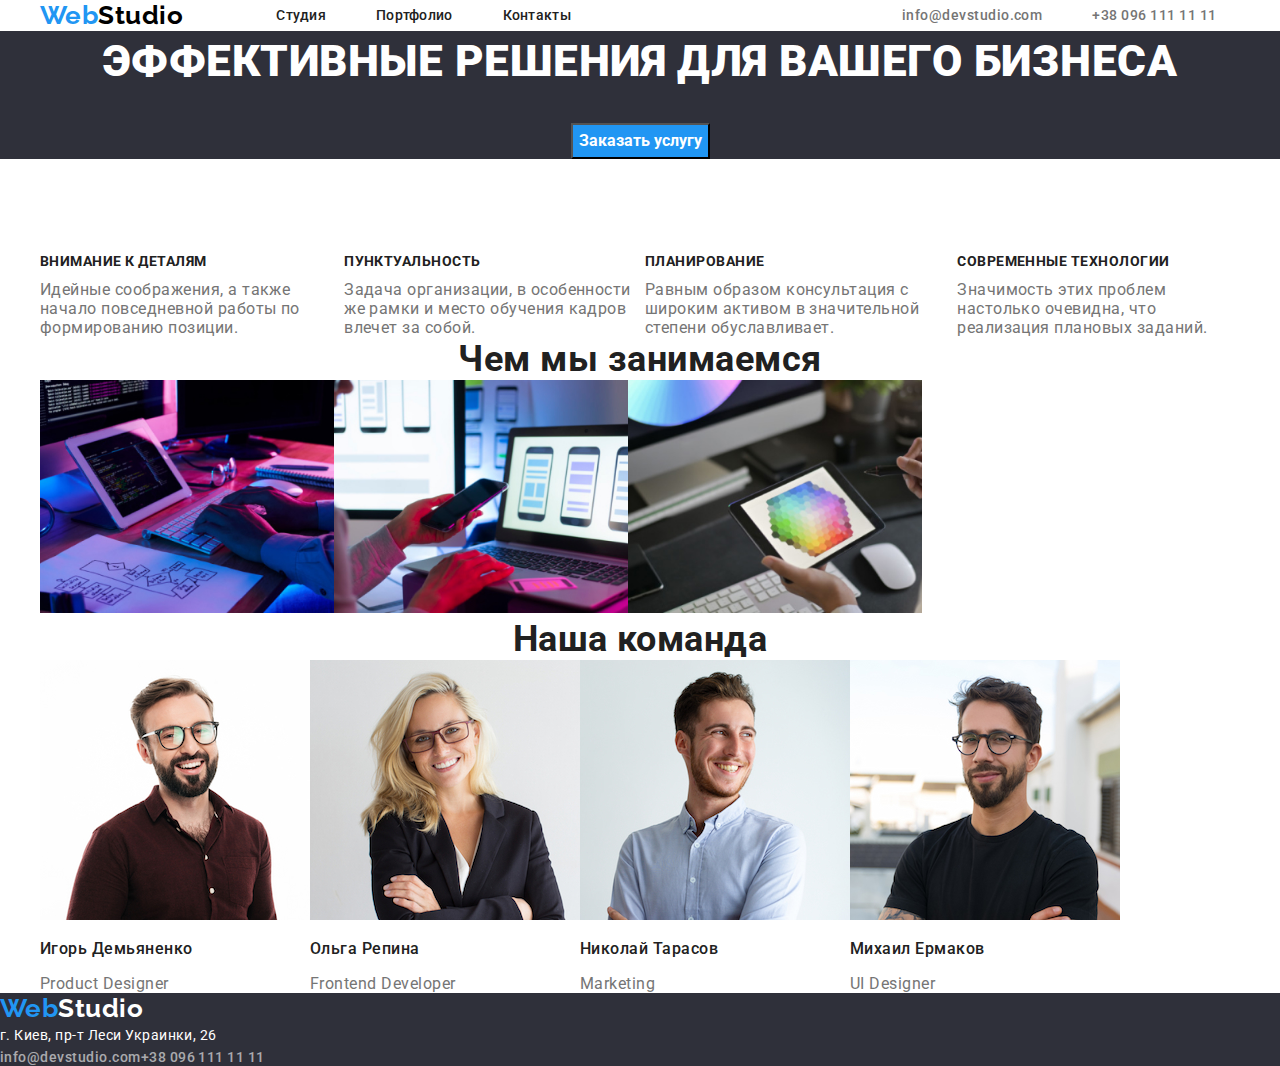
==== index.html @ c108c4f0 "Стилизирует Header" ====
<!DOCTYPE html>
<html lang="ru">

<head>
    <meta charset="UTF-8">
    <meta http-equiv="X-UA-Compatible" content="IE=edge">
    <meta name="viewport" content="width=device-width, initial-scale=1.0">
    <title lang="en">WebStudio</title>
    <link rel="stylesheet" href="https://cdn.jsdelivr.net/npm/modern-normalize@1.1.0/modern-normalize.min.css">
    <link rel="preconnect" href="https://fonts.googleapis.com">
    <link rel="preconnect" href="https://fonts.gstatic.com" crossorigin>
    <link
        href="https://fonts.googleapis.com/css2?family=Raleway:wght@700&family=Roboto:wght@400;500;700;900&display=swap"
        rel="stylesheet">
    <link rel="stylesheet" href="./css/style.css">
</head>

<body>
    <!-- Header section with logo -->
    <header class="header-section">
        <div class="container-box">
            <a lang="en" href="/" class="logo"><span class="web-logo">Web</span><span class="studio-logo">Studio</span></a>
        </div>
        <div class="container-box second">
            <nav>
                <ul class="site-nav">
                    <li class="lists"><a href="" class="list">Студия</a></li>
                    <li class="lists"><a href="./portfolio.html" class="list">Портфолио</a></li>
                    <li class="lists"><a href="/" class="list">Контакты</a></li>
                </ul>
            </nav>
        </div>
        <div class="container-box third">
            <ul class="contacts-box">
                <li class="lists"><a href="mailto:info@devstudio.com" class="list">info@devstudio.com</a></li>
                <li class="lists"><a href="tel:+380961111111" class="list">+38 096 111 11 11</a></li>
            </ul>
        </div>
    </header>
    
    
    </div>
    <!-- Main section -->
    <main>
        <!-- Hero section -->
        <section class="hero-section">
            <h1 class="hero-title">Эффективные решения для вашего бизнеса</h1>
            <button type="button" class="hero-button">Заказать услугу</button>
        </section>
        <!-- Thesis section -->
        <section class="section">
            <h2 style="display: none;">Краткие тезисы</h2>
            <ul class="thesis-section">
                <li>
                    <h3 class="secondary">Внимание к деталям</h3>
                    <p class="section-text">Идейные соображения, а также начало повседневной работы по формированию
                        позиции.</p>
                </li>
                <li>
                    <h3 class="secondary">Пунктуальность</h3>
                    <p class="section-text">Задача организации, в особенности же рамки и место обучения кадров влечет за
                        собой.</p>
                </li>
                <li>
                    <h3 class="secondary">Планирование</h3>
                    <p class="section-text">Равным образом консультация с широким активом в значительной степени
                        обуславливает.</p>
                </li>
                <li>
                    <h3 class="secondary">Современные технологии</h3>
                    <p class="section-text">Значимость этих проблем настолько очевидна, что реализация плановых заданий.
                    </p>
                </li>
            </ul>
        </section>
        <!-- We do section -->
        <section class="section">
            <h2 class="section-title">Чем мы занимаемся</h2>
            <ul class="work-section">
                <li><img src="images/box1.jpg" alt="Набор кода" width="294"> </li>
                <li><img src="images/box2.jpg" alt="Смартфон" width="294"> </li>
                <li><img src="images/box3.jpg" alt="Планшет" width="294"> </li>
            </ul>
        </section>
        <!-- Our team section -->
        <section class="section">
            <h2 class="section-title">Наша команда</h2>
            <ul class="team-section">
                <li>
                    <img src="images/img.jpg" alt="Игорь Демьяненко" width="270">
                    <h3 class="developer">Игорь Демьяненко</h3>
                    <p lang="en" class="section-text">Product Designer</p>
                </li>
                <li>
                    <img src="images/img4.jpg" alt="Ольга Репина" width="270">
                    <h3 class="developer">Ольга Репина</h3>
                    <p lang="en" class="section-text">Frontend Developer</p>
                </li>
                <li>
                    <img src="images/img2.jpg" alt="Николай Тарасов" width="270">
                    <h3 class="developer">Николай Тарасов</h3>
                    <p lang="en" class="section-text">Marketing</p>
                </li>
                <li>
                    <img src="images/img3.jpg" alt="Михаил Ермаков" width="270">
                    <h3 class="developer">Михаил Ермаков</h3>
                    <p lang="en" class="section-text">UI Designer</p>
                </li>
            </ul>
        </section>
    </main>
    <!-- Footer section -->
    <footer>
        <div class="container-box">
            <a lang="en" href="/" class="logo"><span class="web-logo">Web</span><span
                    class="studio-footerlogo">Studio</span></a>
        </div>
        <div class="container-box">
            <address>г. Киев, пр-т Леси Украинки, 26</address>
        </div>
        <div class="container-box">
            <ul class="contacts-box">
                <li><a href="mailto:info@devstudio.com" class="footer-list">info@devstudio.com</a></li>
                <li><a href="tel:+380961111111" class="footer-list">+38 096 111 11 11</a></li>
            </ul>
        </div>
    </footer>

</body>

</html>
---- css/style.css ----
html {
  box-sizing: border-box;
}
*::before,
*::after {
  box-sizing: inherit;
}

body {
  font-family: roboto, sans-serif;
  color: #757575;
  letter-spacing: 0.03em;
}
:root {
  --hero-text-color: #ffffff;
  --primary-text-color: #212121;
  --secondary-text-color: #757575;
  --footer-bgc: #2f303a;
  --footer-text-color: #ffffff;
  --accent-color: #2196f3;
  --button-color: #212121;
  --button-bgc-color: #f5f4fa;
  --accent-button: #ffffff;
  --accent-bgc-button: #2196f3;
  --web-logo-color: #2196f3;
  --studio-logo-color: #000000;
  --nav-color: #212121;
}

ul {
  list-style: none;
  margin: 0;
  padding: 0;
}
p {
  margin: 0;
}
/* Header style */
.header-section {
  display: flex;
  width: 1230px;
  margin-left: auto;
  margin-right: auto;
  padding-left: 15px;
  padding-right: 15px;
  align-items: center;
}
.second {
  margin-left: 93px;
}
.third {
  margin-left: 331px;
}
/* Logo style */
.logo {
  text-decoration: none;
}
.web-logo {
  color: var(--web-logo-color);
  font-family: raleway, sans-serif;
  font-weight: 700;
  font-size: 26px;
  line-height: 1.2;
}
.studio-logo {
  color: var(--studio-logo-color);
  font-family: raleway, sans-serif;
  font-weight: 700;
  font-size: 26px;
  line-height: 1.2;
}

/* Nav style */
.site-nav {
  display: flex;
}

.site-nav .list {
  color: var(--nav-color);
  font-weight: 500;
  font-size: 14px;
  line-height: 1.1;
  text-decoration: none;
  letter-spacing: 0.02em;
}
.site-nav .list:hover,
.site-nav .list:focus {
  color: var(--accent-color);
}
/* Contacts style  */
.contacts-box {
  display: flex;
}
.contacts-box .lists:not(:last-child),
.site-nav .lists:not(:last-child) {
  margin-right: 50px;
}
.contacts-box .list {
  color: var(--secondary-text-color);
  font-weight: 500;
  font-size: 14px;
  line-height: 1.1;
  text-decoration: none;
}
.contacts-box .list:hover,
.contacts-box .list:focus {
  color: var(--accent-color);
}
/* section style */
.hero-section {
  background-color: var(--footer-bgc);
  text-align: center;
  padding-left: 15px;
  padding-right: 15px;
  margin-bottom: 94px;
}
.section {
  width: 1230px;
  margin-left: auto;
  margin-right: auto;
  padding-left: 15px;
  padding-right: 15px;
}
.team-section {
  display: flex;
}
.thesis-section {
  display: flex;
}
.work-section {
  display: flex;
}
.hero-title {
  margin-top: 0;
  margin-bottom: 0;
  color: var(--hero-text-color);
  text-transform: uppercase;
  font-weight: 900;
  font-size: 44px;
  line-height: 1.4;
  text-align: center;
  margin-bottom: 30px;
}
.section-title {
  margin: 0;
  color: var(--primary-text-color);
  font-weight: 700;
  font-size: 36px;
  line-height: 1.17;
  text-align: center;
}
.secondary {
  margin: 0;
  color: var(--primary-text-color);
  text-transform: uppercase;
  font-weight: 700;
  font-size: 14px;
  line-height: 1.2;
  margin-bottom: 10px;
}
.developer {
  color: var(--primary-text-color);
  font-weight: 500;
  font-size: 16px;
  line-height: 1.1;
}
.section-text {
  color: var(--secondary-text-color);
  font-size: 16px;
  line-height: 1.2;
}
/* buttons */
.hero-button {
  color: var(--accent-button);
  background-color: var(--accent-bgc-button);
  cursor: pointer;
  font-weight: 700;
  font-size: 16px;
  line-height: 1.9;
}
.portfolio-button {
  font-family: roboto, sans-serif;
  color: var(--button-color);
  background-color: var(--button-bgc-color);
  cursor: pointer;
  font-weight: 500;
  font-size: 16px;
  line-height: 1.6;
}
.portfolio-item {
  color: var(--primary-text-color);
  font-weight: 700;
  font-size: 18px;
  line-height: 2;
  letter-spacing: 0.06em;
}
.portfolio-text {
  font-size: 16px;
  line-height: 1.87;
}
.portfolio-button:hover,
.portfolio-button:focus {
  color: var(--accent-button);
  background-color: var(--accent-bgc-button);
}
/* Footer style */
footer {
  background-color: var(--footer-bgc);
}
address {
  color: var(--footer-text-color);
  font-style: inherit;
  font-size: 14px;
  line-height: 1.7;
}
.footer-list {
  color: rgba(255, 255, 255, 0.6);
  font-weight: 500;
  font-size: 14px;
  line-height: 1.1;
  text-decoration: none;
}
.studio-footerlogo {
  color: var(--footer-text-color);
  font-family: raleway, sans-serif;
  font-weight: 700;
  font-size: 26px;
  line-height: 1.2;
}
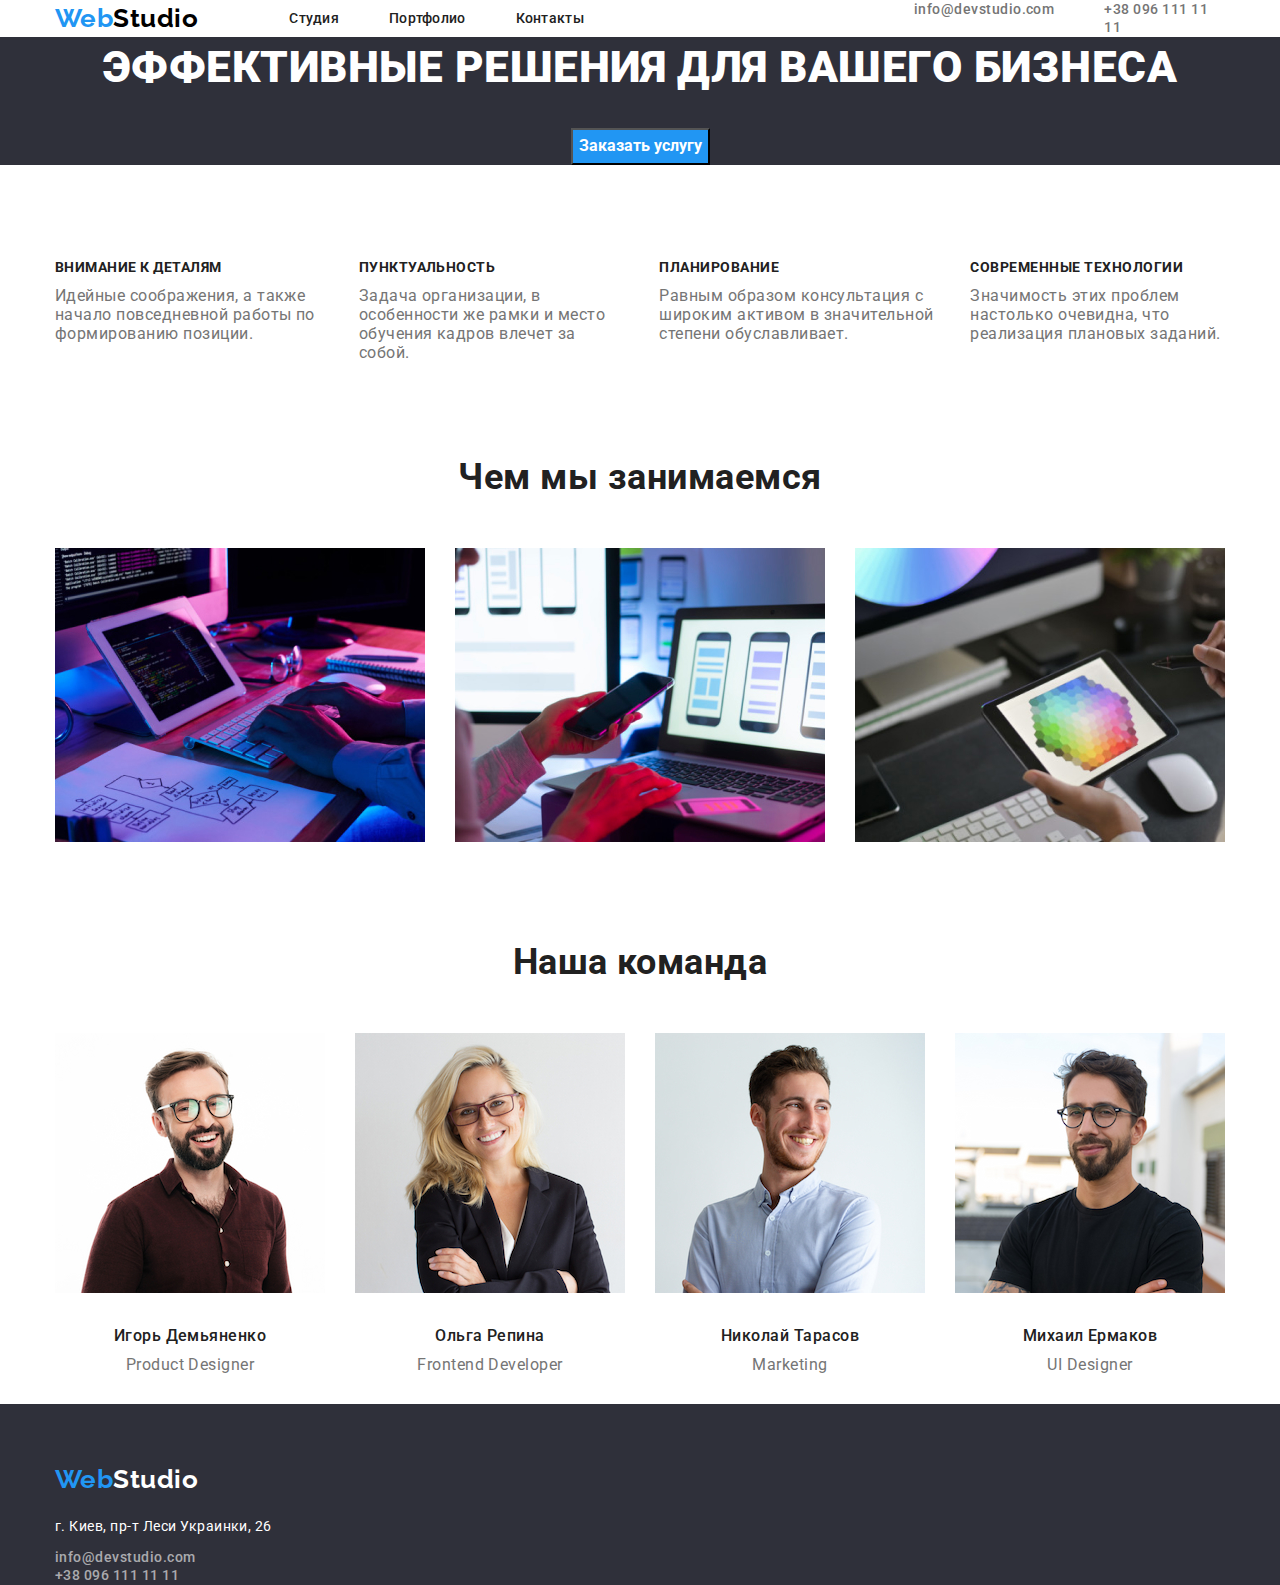
==== commit b16793b5: "Добавляет стили странице Студия" ====
--- a/index.html
+++ b/index.html
@@ -48,25 +48,25 @@
             <button type="button" class="hero-button">Заказать услугу</button>
         </section>
         <!-- Thesis section -->
-        <section class="section">
+        <section class="section thesis">
             <h2 style="display: none;">Краткие тезисы</h2>
             <ul class="thesis-section">
-                <li>
+                <li class="thesis-item">
                     <h3 class="secondary">Внимание к деталям</h3>
                     <p class="section-text">Идейные соображения, а также начало повседневной работы по формированию
                         позиции.</p>
                 </li>
-                <li>
+                <li class="thesis-item">
                     <h3 class="secondary">Пунктуальность</h3>
                     <p class="section-text">Задача организации, в особенности же рамки и место обучения кадров влечет за
                         собой.</p>
                 </li>
-                <li>
+                <li class="thesis-item">
                     <h3 class="secondary">Планирование</h3>
                     <p class="section-text">Равным образом консультация с широким активом в значительной степени
                         обуславливает.</p>
                 </li>
-                <li>
+                <li class="thesis-item">
                     <h3 class="secondary">Современные технологии</h3>
                     <p class="section-text">Значимость этих проблем настолько очевидна, что реализация плановых заданий.
                     </p>
@@ -77,49 +77,49 @@
         <section class="section">
             <h2 class="section-title">Чем мы занимаемся</h2>
             <ul class="work-section">
-                <li><img src="images/box1.jpg" alt="Набор кода" width="294"> </li>
-                <li><img src="images/box2.jpg" alt="Смартфон" width="294"> </li>
-                <li><img src="images/box3.jpg" alt="Планшет" width="294"> </li>
+                <li><img src="images/box1.jpg" alt="Набор кода" width="370"> </li>
+                <li><img src="images/box2.jpg" alt="Смартфон" width="370"> </li>
+                <li><img src="images/box3.jpg" alt="Планшет" width="370"> </li>
             </ul>
         </section>
         <!-- Our team section -->
         <section class="section">
-            <h2 class="section-title">Наша команда</h2>
+            <h2 class="section-title team">Наша команда</h2>
             <ul class="team-section">
                 <li>
-                    <img src="images/img.jpg" alt="Игорь Демьяненко" width="270">
+                    <img src="images/img.jpg" alt="Игорь Демьяненко" width="270" class="developer-photo">
                     <h3 class="developer">Игорь Демьяненко</h3>
-                    <p lang="en" class="section-text">Product Designer</p>
+                    <p lang="en" class="developer-text">Product Designer</p>
                 </li>
                 <li>
-                    <img src="images/img4.jpg" alt="Ольга Репина" width="270">
+                    <img src="images/img4.jpg" alt="Ольга Репина" width="270" class="developer-photo">
                     <h3 class="developer">Ольга Репина</h3>
-                    <p lang="en" class="section-text">Frontend Developer</p>
+                    <p lang="en" class="developer-text">Frontend Developer</p>
                 </li>
                 <li>
-                    <img src="images/img2.jpg" alt="Николай Тарасов" width="270">
+                    <img src="images/img2.jpg" alt="Николай Тарасов" width="270" class="developer-photo">
                     <h3 class="developer">Николай Тарасов</h3>
-                    <p lang="en" class="section-text">Marketing</p>
+                    <p lang="en" class="developer-text">Marketing</p>
                 </li>
                 <li>
-                    <img src="images/img3.jpg" alt="Михаил Ермаков" width="270">
+                    <img src="images/img3.jpg" alt="Михаил Ермаков" width="270" class="developer-photo">
                     <h3 class="developer">Михаил Ермаков</h3>
-                    <p lang="en" class="section-text">UI Designer</p>
+                    <p lang="en" class="developer-text">UI Designer</p>
                 </li>
             </ul>
         </section>
     </main>
     <!-- Footer section -->
-    <footer>
-        <div class="container-box">
+    <footer class="footer-section">
+        <div class="container-footerbox footer-logo">
             <a lang="en" href="/" class="logo"><span class="web-logo">Web</span><span
                     class="studio-footerlogo">Studio</span></a>
         </div>
-        <div class="container-box">
-            <address>г. Киев, пр-т Леси Украинки, 26</address>
+        <div class="container-footerbox address">
+            <address class="address-section">г. Киев, пр-т Леси Украинки, 26</address>
         </div>
-        <div class="container-box">
-            <ul class="contacts-box">
+        <div class="container-footerbox contacts">
+            <ul class="contacts-box footer">
                 <li><a href="mailto:info@devstudio.com" class="footer-list">info@devstudio.com</a></li>
                 <li><a href="tel:+380961111111" class="footer-list">+38 096 111 11 11</a></li>
             </ul>
--- a/css/style.css
+++ b/css/style.css
@@ -38,7 +38,7 @@
 /* Header style */
 .header-section {
   display: flex;
-  width: 1230px;
+  width: 1200px;
   margin-left: auto;
   margin-right: auto;
   padding-left: 15px;
@@ -46,10 +46,10 @@
   align-items: center;
 }
 .second {
-  margin-left: 93px;
+  margin-left: 91px;
 }
 .third {
-  margin-left: 331px;
+  margin-left: 330px;
 }
 /* Logo style */
 .logo {
@@ -115,7 +115,7 @@
   margin-bottom: 94px;
 }
 .section {
-  width: 1230px;
+  width: 1200px;
   margin-left: auto;
   margin-right: auto;
   padding-left: 15px;
@@ -123,12 +123,23 @@
 }
 .team-section {
   display: flex;
+  justify-content: space-between;
+}
+.team {
+  padding-top: 94px;
 }
 .thesis-section {
   display: flex;
 }
+.thesis {
+  margin-bottom: 94px;
+}
+.thesis-item:not(:first-child) {
+  margin-left: 30px;
+}
 .work-section {
   display: flex;
+  justify-content: space-between;
 }
 .hero-title {
   margin-top: 0;
@@ -148,7 +159,9 @@
   font-size: 36px;
   line-height: 1.17;
   text-align: center;
-}
+  margin-bottom: 50px;
+}
+
 .secondary {
   margin: 0;
   color: var(--primary-text-color);
@@ -158,13 +171,31 @@
   line-height: 1.2;
   margin-bottom: 10px;
 }
+.developer-photo {
+  margin-bottom: 30px;
+}
 .developer {
+  margin: 0;
+  display: block;
+  text-align: center;
+  margin-bottom: 10px;
+
   color: var(--primary-text-color);
   font-weight: 500;
   font-size: 16px;
   line-height: 1.1;
 }
 .section-text {
+  color: var(--secondary-text-color);
+  font-size: 16px;
+  line-height: 1.2;
+}
+.developer-text {
+  margin: 0;
+  display: block;
+  text-align: center;
+  margin-bottom: 30px;
+
   color: var(--secondary-text-color);
   font-size: 16px;
   line-height: 1.2;
@@ -204,10 +235,20 @@
   background-color: var(--accent-bgc-button);
 }
 /* Footer style */
-footer {
+.footer-section {
   background-color: var(--footer-bgc);
 }
-address {
+.container-footerbox {
+  width: 1200px;
+  margin-left: auto;
+  margin-right: auto;
+  padding-left: 15px;
+  padding-right: 15px;
+}
+.address {
+  margin-top: 20px;
+}
+.address-section {
   color: var(--footer-text-color);
   font-style: inherit;
   font-size: 14px;
@@ -219,6 +260,9 @@
   font-size: 14px;
   line-height: 1.1;
   text-decoration: none;
+}
+.footer-logo {
+  padding-top: 60px;
 }
 .studio-footerlogo {
   color: var(--footer-text-color);
@@ -227,3 +271,10 @@
   font-size: 26px;
   line-height: 1.2;
 }
+.footer {
+  display: flex;
+  flex-direction: column;
+}
+.contacts {
+  margin-top: 9px;
+}
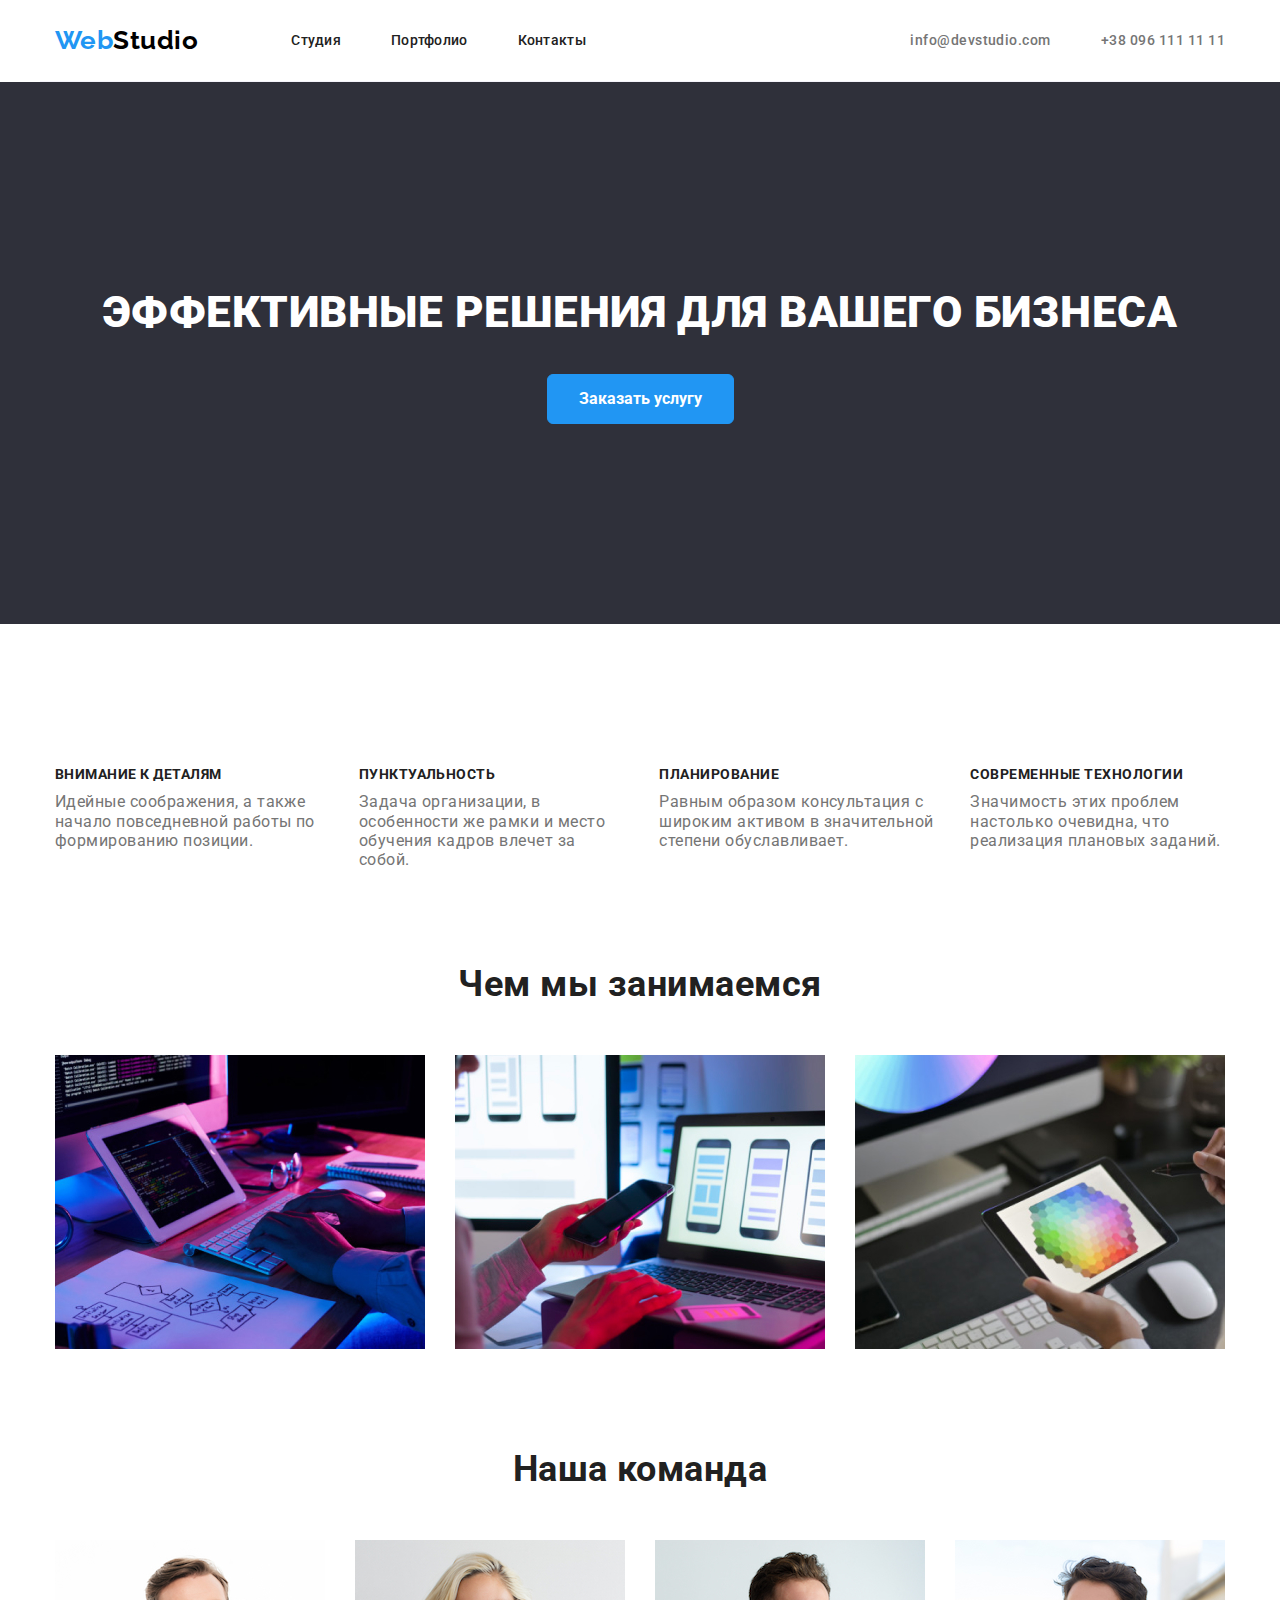
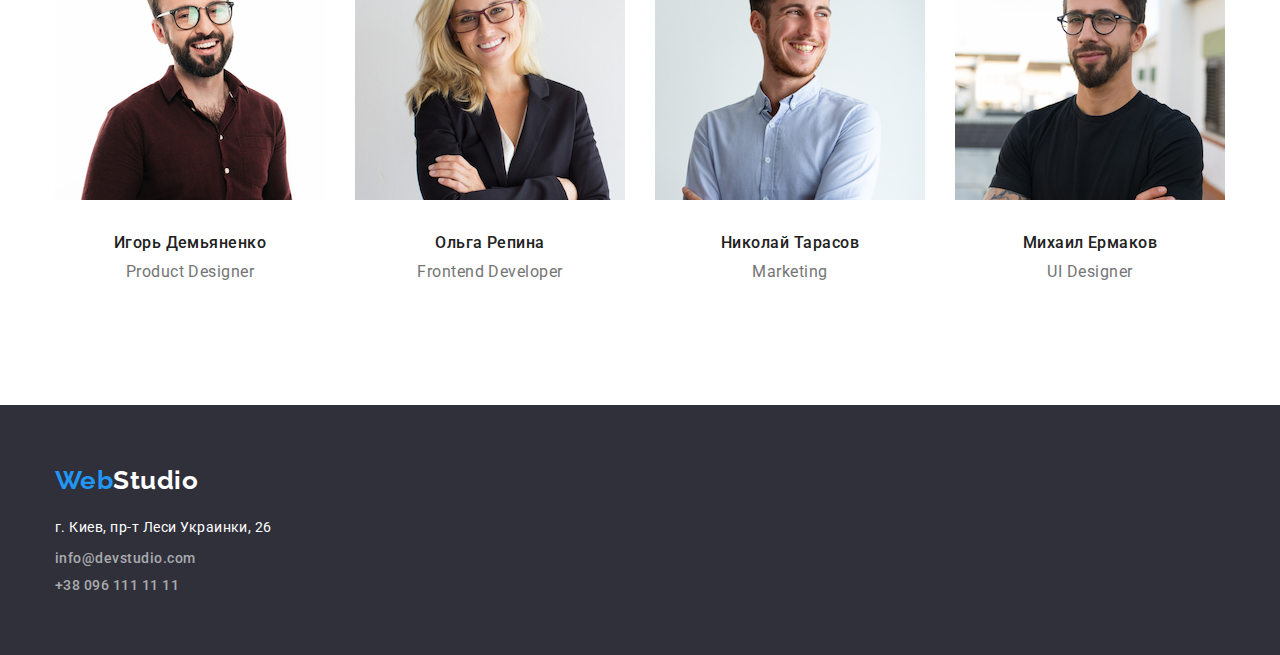
==== commit 8322edf8: "Прячет заголовки и добавляет нижнюю линию и падинги хэдеру" ====
--- a/index.html
+++ b/index.html
@@ -49,7 +49,7 @@
         </section>
         <!-- Thesis section -->
         <section class="section thesis">
-            <h2 style="display: none;">Краткие тезисы</h2>
+            <h2>Краткие тезисы</h2>
             <ul class="thesis-section">
                 <li class="thesis-item">
                     <h3 class="secondary">Внимание к деталям</h3>
--- a/css/style.css
+++ b/css/style.css
@@ -25,6 +25,8 @@
   --web-logo-color: #2196f3;
   --studio-logo-color: #000000;
   --nav-color: #212121;
+
+  --border-color: #f5f4fa;
 }
 
 ul {
@@ -43,13 +45,16 @@
   margin-right: auto;
   padding-left: 15px;
   padding-right: 15px;
+  padding-top: 25px;
+  padding-bottom: 25px;
   align-items: center;
+  border-bottom: solid 1px var(--border-color);
 }
 .second {
-  margin-left: 91px;
+  margin-left: 93px;
 }
 .third {
-  margin-left: 330px;
+  margin-left: auto;
 }
 /* Logo style */
 .logo {
@@ -112,6 +117,8 @@
   text-align: center;
   padding-left: 15px;
   padding-right: 15px;
+  padding-top: 200px;
+  padding-bottom: 200px;
   margin-bottom: 94px;
 }
 .section {
@@ -120,19 +127,17 @@
   margin-right: auto;
   padding-left: 15px;
   padding-right: 15px;
+  padding-bottom: 94px;
+}
+.thesis > h2 {
+  visibility: hidden;
 }
 .team-section {
   display: flex;
   justify-content: space-between;
 }
-.team {
-  padding-top: 94px;
-}
 .thesis-section {
   display: flex;
-}
-.thesis {
-  margin-bottom: 94px;
 }
 .thesis-item:not(:first-child) {
   margin-left: 30px;
@@ -208,6 +213,9 @@
   font-weight: 700;
   font-size: 16px;
   line-height: 1.9;
+  border-radius: 6px;
+  padding: 9px 31px;
+  border: solid 1px #2196f3;
 }
 .portfolio-button {
   font-family: roboto, sans-serif;
@@ -217,17 +225,56 @@
   font-weight: 500;
   font-size: 16px;
   line-height: 1.6;
+
+  border-radius: 6px;
+  padding: 5px 21px;
+  border: solid 1px var(--border-color);
+}
+.button-section > li:not(:last-child) {
+  margin-right: 8px;
+}
+.main-section {
+  padding-top: 94px;
+}
+.main-section > h1 {
+  visibility: hidden;
+}
+.button-section {
+  display: flex;
+  margin-bottom: 34px;
+  justify-content: center;
+}
+.portfolio-projects {
+  display: flex;
+  flex-wrap: wrap;
+}
+.portfolio-project {
+  margin-right: 30px;
+  margin-bottom: 30px;
+
+  border-bottom: solid 1px #eeeeee;
+}
+.portfolio-project:nth-child(3n) {
+  margin-right: 0;
+}
+.portfolio-project:nth-last-child(-n + 3) {
+  margin-bottom: 0;
 }
 .portfolio-item {
+  margin: 0;
   color: var(--primary-text-color);
   font-weight: 700;
   font-size: 18px;
   line-height: 2;
   letter-spacing: 0.06em;
+  margin-top: 20px;
 }
 .portfolio-text {
+  margin: 0;
   font-size: 16px;
   line-height: 1.87;
+  margin-top: 4px;
+  padding-bottom: 20px;
 }
 .portfolio-button:hover,
 .portfolio-button:focus {
@@ -274,6 +321,10 @@
 .footer {
   display: flex;
   flex-direction: column;
+  padding-bottom: 60px;
+}
+.footer > li:last-child {
+  margin-top: 9px;
 }
 .contacts {
   margin-top: 9px;
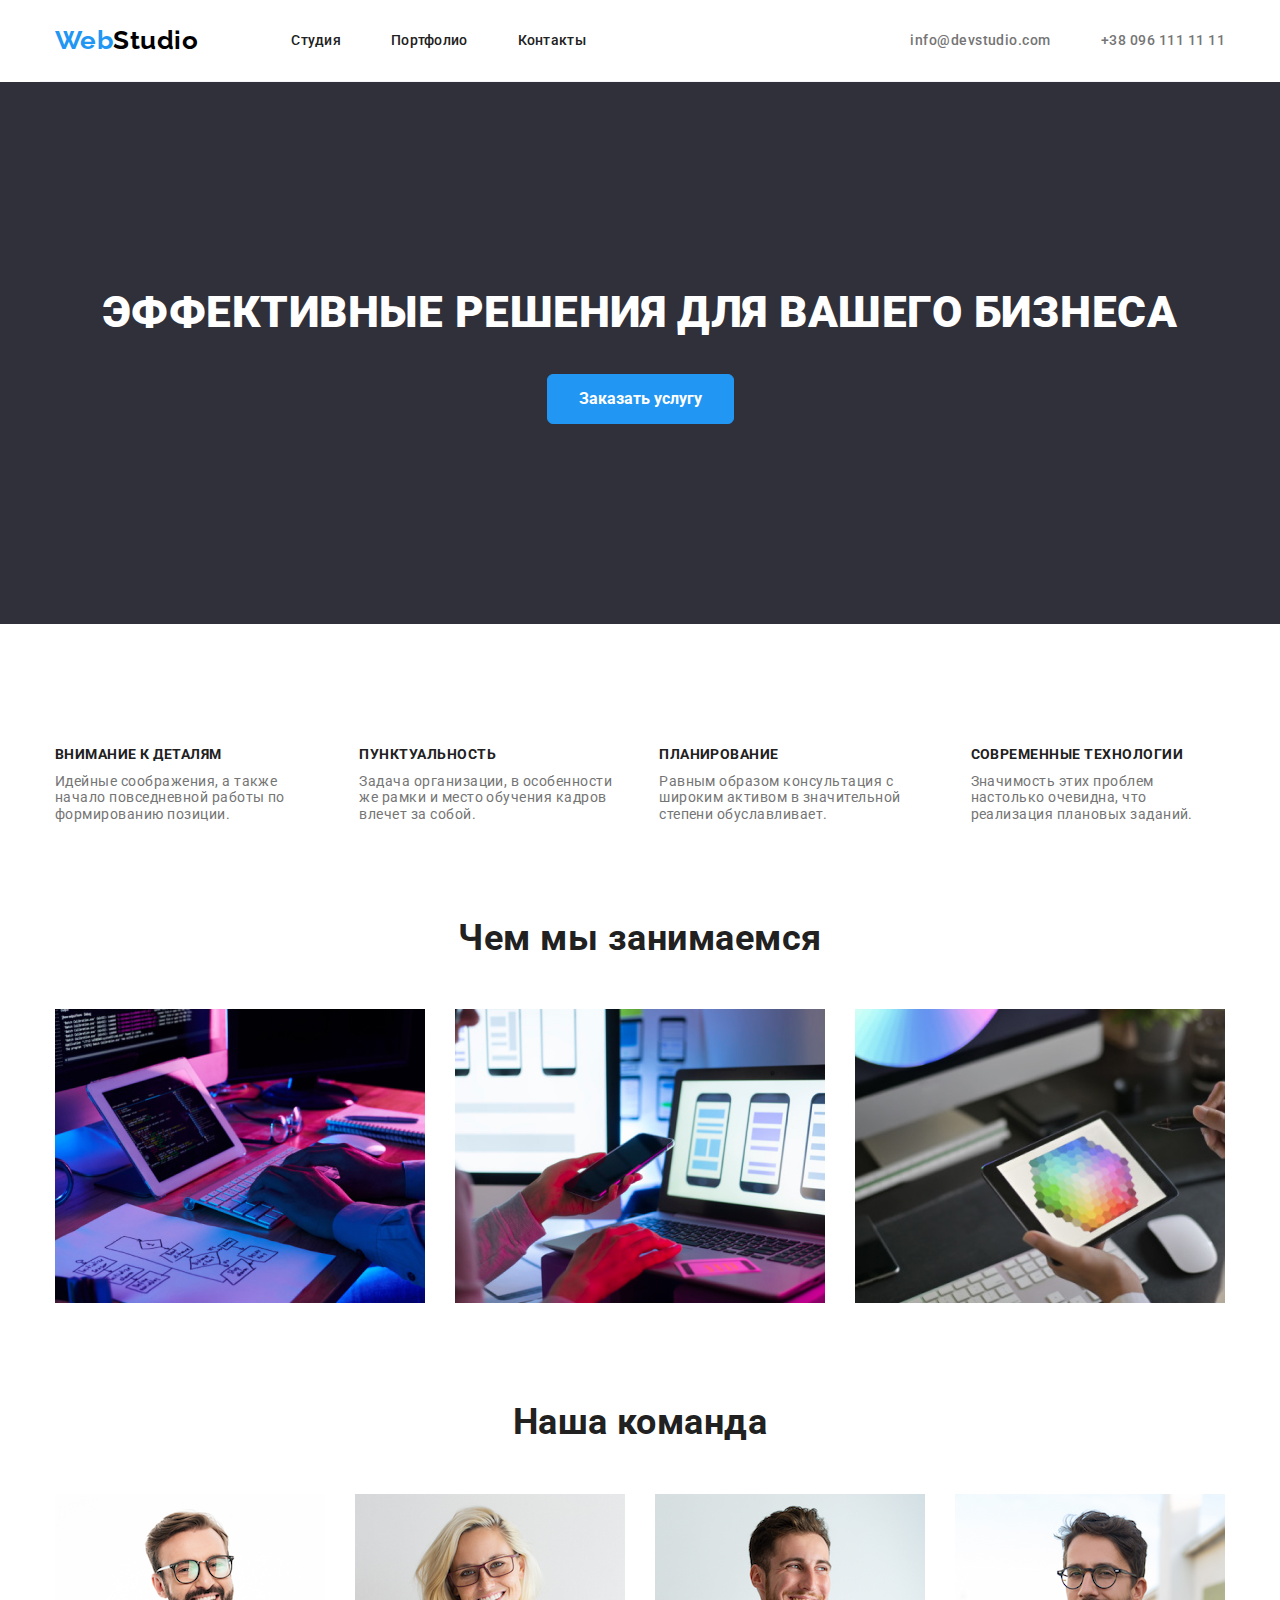
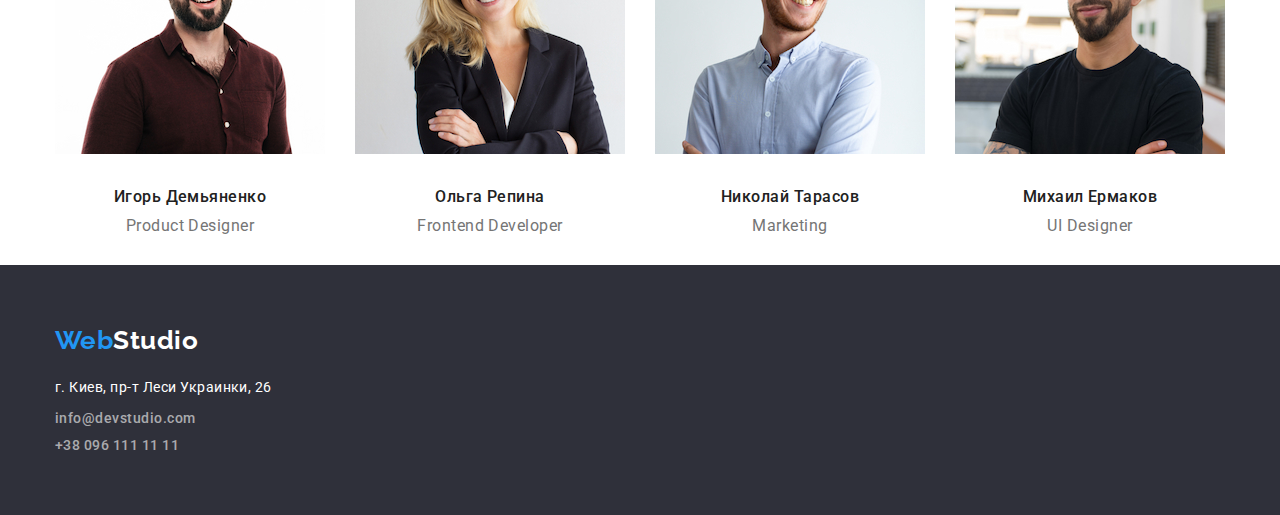
==== commit c5f928fc: "Оборачивает секции в контейнеры и задает им размеры" ====
--- a/index.html
+++ b/index.html
@@ -37,9 +37,6 @@
             </ul>
         </div>
     </header>
-    
-    
-    </div>
     <!-- Main section -->
     <main>
         <!-- Hero section -->
@@ -48,65 +45,71 @@
             <button type="button" class="hero-button">Заказать услугу</button>
         </section>
         <!-- Thesis section -->
-        <section class="section thesis">
-            <h2>Краткие тезисы</h2>
-            <ul class="thesis-section">
-                <li class="thesis-item">
-                    <h3 class="secondary">Внимание к деталям</h3>
-                    <p class="section-text">Идейные соображения, а также начало повседневной работы по формированию
-                        позиции.</p>
-                </li>
-                <li class="thesis-item">
-                    <h3 class="secondary">Пунктуальность</h3>
-                    <p class="section-text">Задача организации, в особенности же рамки и место обучения кадров влечет за
-                        собой.</p>
-                </li>
-                <li class="thesis-item">
-                    <h3 class="secondary">Планирование</h3>
-                    <p class="section-text">Равным образом консультация с широким активом в значительной степени
-                        обуславливает.</p>
-                </li>
-                <li class="thesis-item">
-                    <h3 class="secondary">Современные технологии</h3>
-                    <p class="section-text">Значимость этих проблем настолько очевидна, что реализация плановых заданий.
-                    </p>
-                </li>
-            </ul>
+        <section class="section">
+            <div class="thesis">
+                <h2>Краткие тезисы</h2>
+                <ul class="thesis-section">
+                    <li class="thesis-item">
+                        <h3 class="secondary">Внимание к деталям</h3>
+                        <p class="section-text">Идейные соображения, а также начало повседневной работы по формированию
+                            позиции.</p>
+                    </li>
+                    <li class="thesis-item">
+                        <h3 class="secondary">Пунктуальность</h3>
+                        <p class="section-text">Задача организации, в особенности же рамки и место обучения кадров влечет за
+                            собой.</p>
+                    </li>
+                    <li class="thesis-item">
+                        <h3 class="secondary">Планирование</h3>
+                        <p class="section-text">Равным образом консультация с широким активом в значительной степени
+                            обуславливает.</p>
+                    </li>
+                    <li class="thesis-item">
+                        <h3 class="secondary">Современные технологии</h3>
+                        <p class="section-text">Значимость этих проблем настолько очевидна, что реализация плановых заданий.
+                        </p>
+                    </li>
+                </ul>
+            </div>
         </section>
-        <!-- We do section -->
-        <section class="section">
-            <h2 class="section-title">Чем мы занимаемся</h2>
-            <ul class="work-section">
-                <li><img src="images/box1.jpg" alt="Набор кода" width="370"> </li>
-                <li><img src="images/box2.jpg" alt="Смартфон" width="370"> </li>
-                <li><img src="images/box3.jpg" alt="Планшет" width="370"> </li>
-            </ul>
+            <!-- We do section -->
+            <section class="section">
+                <div class="we-section">
+                    <h2 class="section-title">Чем мы занимаемся</h2>
+                    <ul class="work-section">
+                        <li><img src="images/box1.jpg" alt="Набор кода" width="370"> </li>
+                        <li><img src="images/box2.jpg" alt="Смартфон" width="370"> </li>
+                        <li><img src="images/box3.jpg" alt="Планшет" width="370"> </li>
+                    </ul>
+                </div>
         </section>
         <!-- Our team section -->
         <section class="section">
-            <h2 class="section-title team">Наша команда</h2>
-            <ul class="team-section">
-                <li>
-                    <img src="images/img.jpg" alt="Игорь Демьяненко" width="270" class="developer-photo">
-                    <h3 class="developer">Игорь Демьяненко</h3>
-                    <p lang="en" class="developer-text">Product Designer</p>
-                </li>
-                <li>
-                    <img src="images/img4.jpg" alt="Ольга Репина" width="270" class="developer-photo">
-                    <h3 class="developer">Ольга Репина</h3>
-                    <p lang="en" class="developer-text">Frontend Developer</p>
-                </li>
-                <li>
-                    <img src="images/img2.jpg" alt="Николай Тарасов" width="270" class="developer-photo">
-                    <h3 class="developer">Николай Тарасов</h3>
-                    <p lang="en" class="developer-text">Marketing</p>
-                </li>
-                <li>
-                    <img src="images/img3.jpg" alt="Михаил Ермаков" width="270" class="developer-photo">
-                    <h3 class="developer">Михаил Ермаков</h3>
-                    <p lang="en" class="developer-text">UI Designer</p>
-                </li>
-            </ul>
+            <div class="team-box">
+                <h2 class="section-title team">Наша команда</h2>
+                <ul class="team-section">
+                    <li>
+                        <img src="images/img.jpg" alt="Игорь Демьяненко" width="270" class="developer-photo">
+                        <h3 class="developer">Игорь Демьяненко</h3>
+                        <p lang="en" class="developer-text">Product Designer</p>
+                    </li>
+                    <li>
+                        <img src="images/img4.jpg" alt="Ольга Репина" width="270" class="developer-photo">
+                        <h3 class="developer">Ольга Репина</h3>
+                        <p lang="en" class="developer-text">Frontend Developer</p>
+                    </li>
+                    <li>
+                        <img src="images/img2.jpg" alt="Николай Тарасов" width="270" class="developer-photo">
+                        <h3 class="developer">Николай Тарасов</h3>
+                        <p lang="en" class="developer-text">Marketing</p>
+                    </li>
+                    <li>
+                        <img src="images/img3.jpg" alt="Михаил Ермаков" width="270" class="developer-photo">
+                        <h3 class="developer">Михаил Ермаков</h3>
+                        <p lang="en" class="developer-text">UI Designer</p>
+                    </li>
+                </ul>
+            </div>
         </section>
     </main>
     <!-- Footer section -->
--- a/css/style.css
+++ b/css/style.css
@@ -37,6 +37,9 @@
 p {
   margin: 0;
 }
+h2 {
+  margin: 0;
+}
 /* Header style */
 .header-section {
   display: flex;
@@ -119,15 +122,15 @@
   padding-right: 15px;
   padding-top: 200px;
   padding-bottom: 200px;
-  margin-bottom: 94px;
-}
-.section {
-  width: 1200px;
-  margin-left: auto;
-  margin-right: auto;
-  padding-left: 15px;
-  padding-right: 15px;
-  padding-bottom: 94px;
+}
+
+.thesis {
+  width: 1200px;
+  margin-left: auto;
+  margin-right: auto;
+  padding-left: 15px;
+  padding-right: 15px;
+  padding-top: 94px;
 }
 .thesis > h2 {
   visibility: hidden;
@@ -166,7 +169,22 @@
   text-align: center;
   margin-bottom: 50px;
 }
-
+.we-section {
+  width: 1200px;
+  margin-left: auto;
+  margin-right: auto;
+  padding-left: 15px;
+  padding-right: 15px;
+  padding-top: 94px;
+}
+.team-box {
+  width: 1200px;
+  margin-left: auto;
+  margin-right: auto;
+  padding-left: 15px;
+  padding-right: 15px;
+  padding-top: 94px;
+}
 .secondary {
   margin: 0;
   color: var(--primary-text-color);
@@ -192,7 +210,7 @@
 }
 .section-text {
   color: var(--secondary-text-color);
-  font-size: 16px;
+  font-size: 14px;
   line-height: 1.2;
 }
 .developer-text {
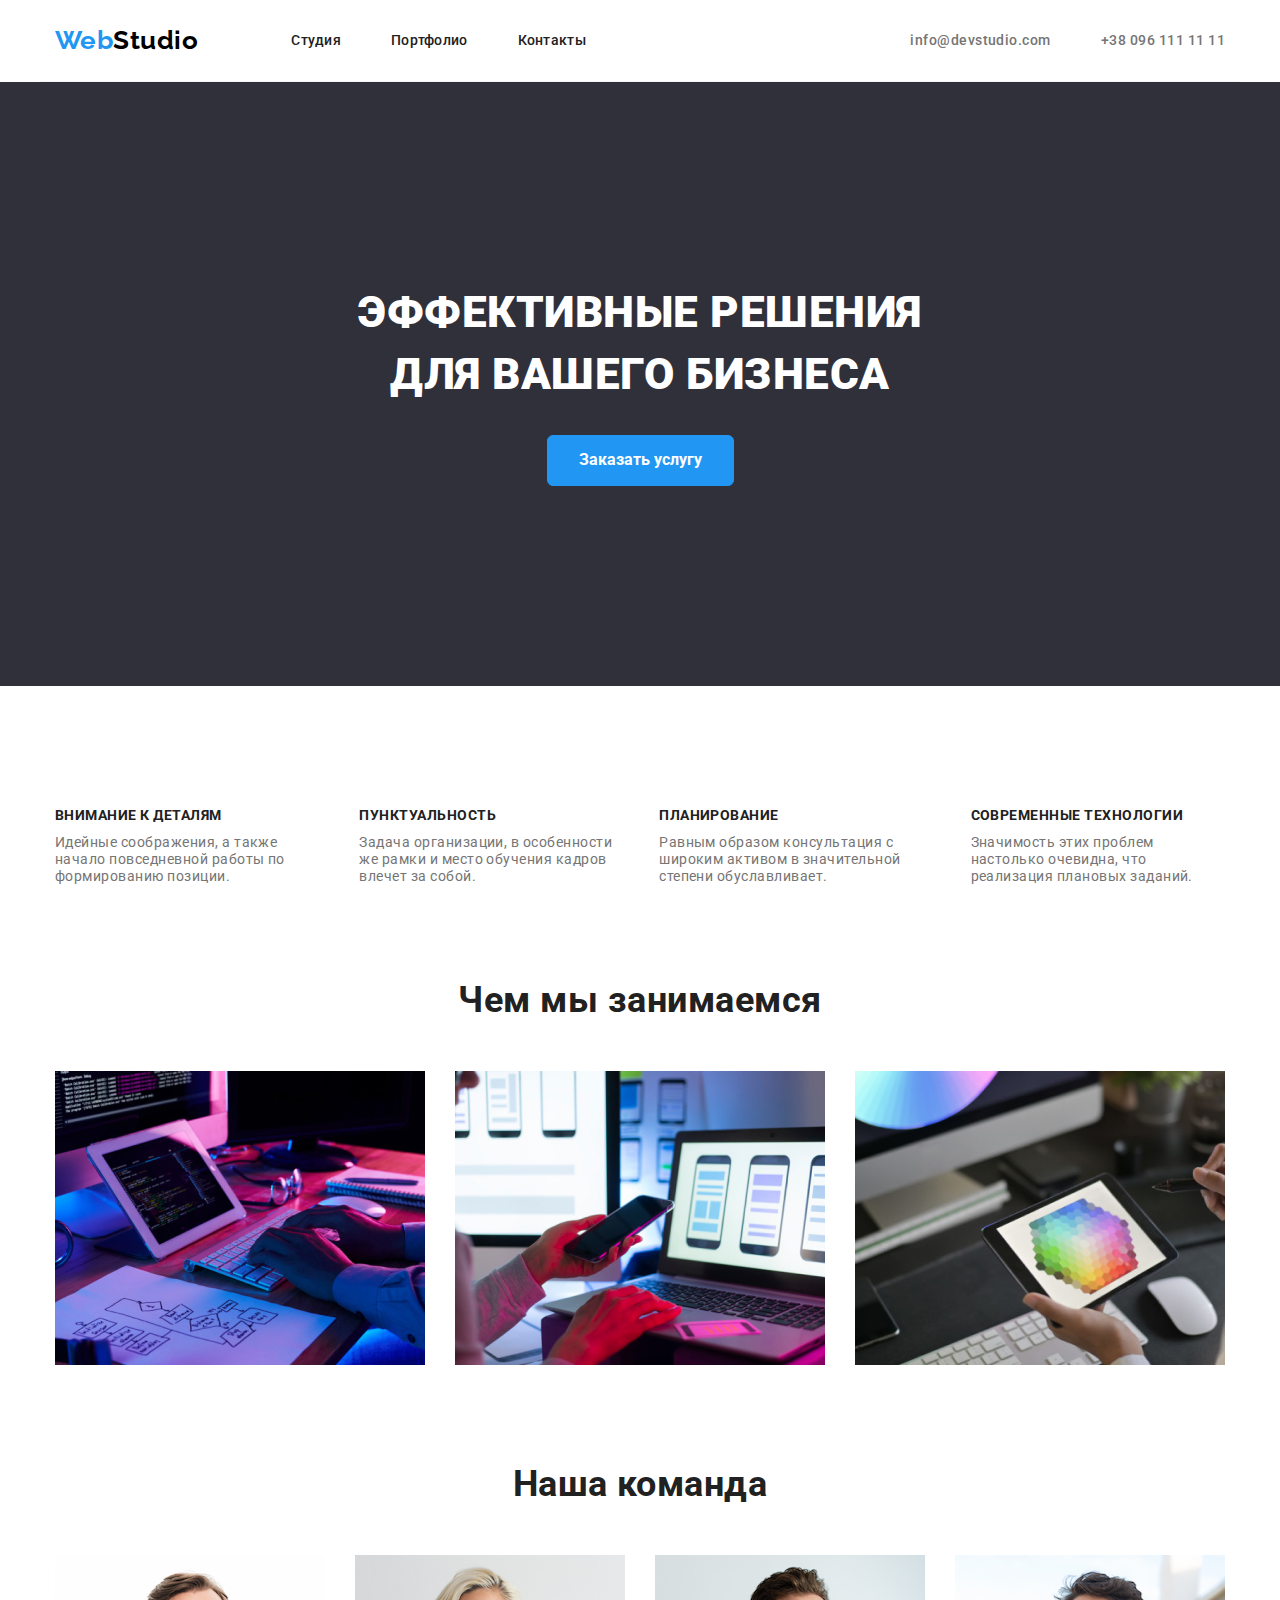
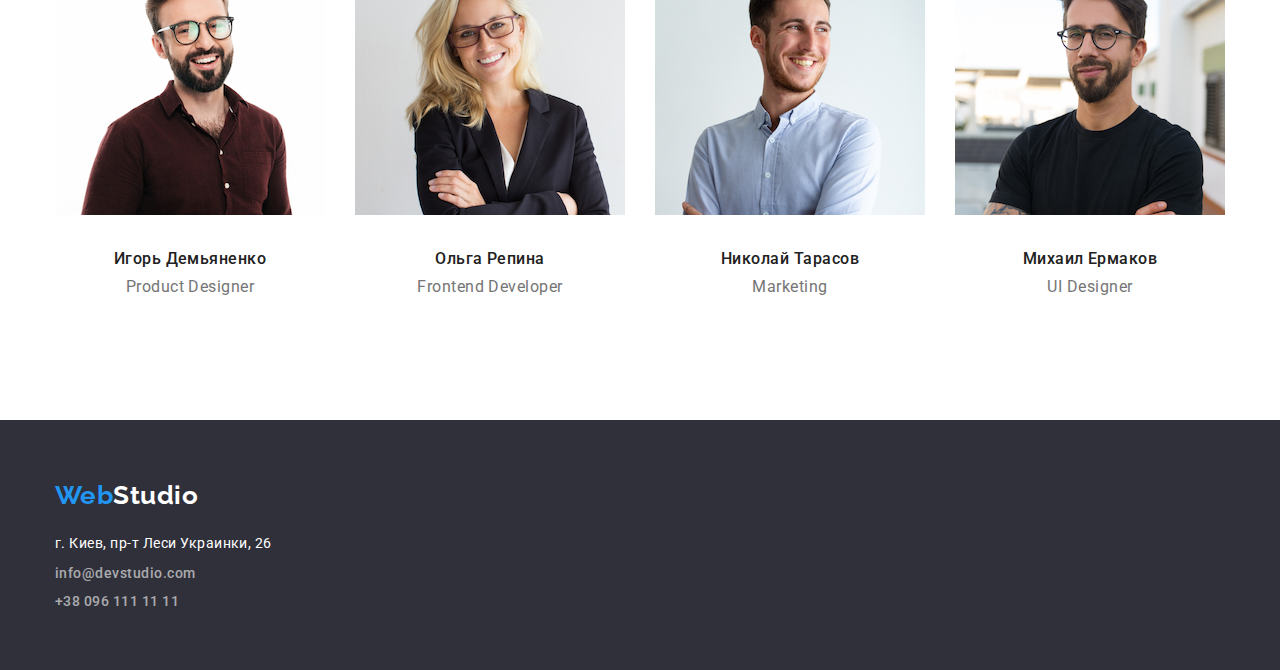
==== commit 02788065: "Корректирует расположение контейнеров. Исправляет заголовок h1" ====
--- a/index.html
+++ b/index.html
@@ -45,10 +45,10 @@
             <button type="button" class="hero-button">Заказать услугу</button>
         </section>
         <!-- Thesis section -->
-        <section class="section">
-            <div class="thesis">
+        <section class="thesis-section">
+            <div class="thesis-box">
                 <h2>Краткие тезисы</h2>
-                <ul class="thesis-section">
+                <ul class="thesis-items">
                     <li class="thesis-item">
                         <h3 class="secondary">Внимание к деталям</h3>
                         <p class="section-text">Идейные соображения, а также начало повседневной работы по формированию
@@ -73,8 +73,8 @@
             </div>
         </section>
             <!-- We do section -->
-            <section class="section">
-                <div class="we-section">
+            <section class="we-section">
+                <div class="we-box">
                     <h2 class="section-title">Чем мы занимаемся</h2>
                     <ul class="work-section">
                         <li><img src="images/box1.jpg" alt="Набор кода" width="370"> </li>
@@ -84,7 +84,7 @@
                 </div>
         </section>
         <!-- Our team section -->
-        <section class="section">
+        <section class="teambox-section">
             <div class="team-box">
                 <h2 class="section-title team">Наша команда</h2>
                 <ul class="team-section">
--- a/css/style.css
+++ b/css/style.css
@@ -123,23 +123,24 @@
   padding-top: 200px;
   padding-bottom: 200px;
 }
-
-.thesis {
-  width: 1200px;
-  margin-left: auto;
-  margin-right: auto;
-  padding-left: 15px;
-  padding-right: 15px;
+.thesis-section {
   padding-top: 94px;
 }
-.thesis > h2 {
+.thesis-box {
+  width: 1200px;
+  margin-left: auto;
+  margin-right: auto;
+  padding-left: 15px;
+  padding-right: 15px;
+}
+.thesis-section h2 {
   visibility: hidden;
 }
 .team-section {
   display: flex;
   justify-content: space-between;
 }
-.thesis-section {
+.thesis-items {
   display: flex;
 }
 .thesis-item:not(:first-child) {
@@ -151,14 +152,16 @@
 }
 .hero-title {
   margin-top: 0;
-  margin-bottom: 0;
+  margin-bottom: 30px;
+  margin-left: auto;
+  margin-right: auto;
   color: var(--hero-text-color);
   text-transform: uppercase;
   font-weight: 900;
   font-size: 44px;
   line-height: 1.4;
   text-align: center;
-  margin-bottom: 30px;
+  max-width: 600px;
 }
 .section-title {
   margin: 0;
@@ -170,20 +173,25 @@
   margin-bottom: 50px;
 }
 .we-section {
-  width: 1200px;
-  margin-left: auto;
-  margin-right: auto;
-  padding-left: 15px;
-  padding-right: 15px;
   padding-top: 94px;
 }
+.we-box {
+  width: 1200px;
+  margin-left: auto;
+  margin-right: auto;
+  padding-left: 15px;
+  padding-right: 15px;
+}
+.teambox-section {
+  padding-top: 94px;
+  padding-bottom: 94px;
+}
 .team-box {
   width: 1200px;
   margin-left: auto;
   margin-right: auto;
   padding-left: 15px;
   padding-right: 15px;
-  padding-top: 94px;
 }
 .secondary {
   margin: 0;
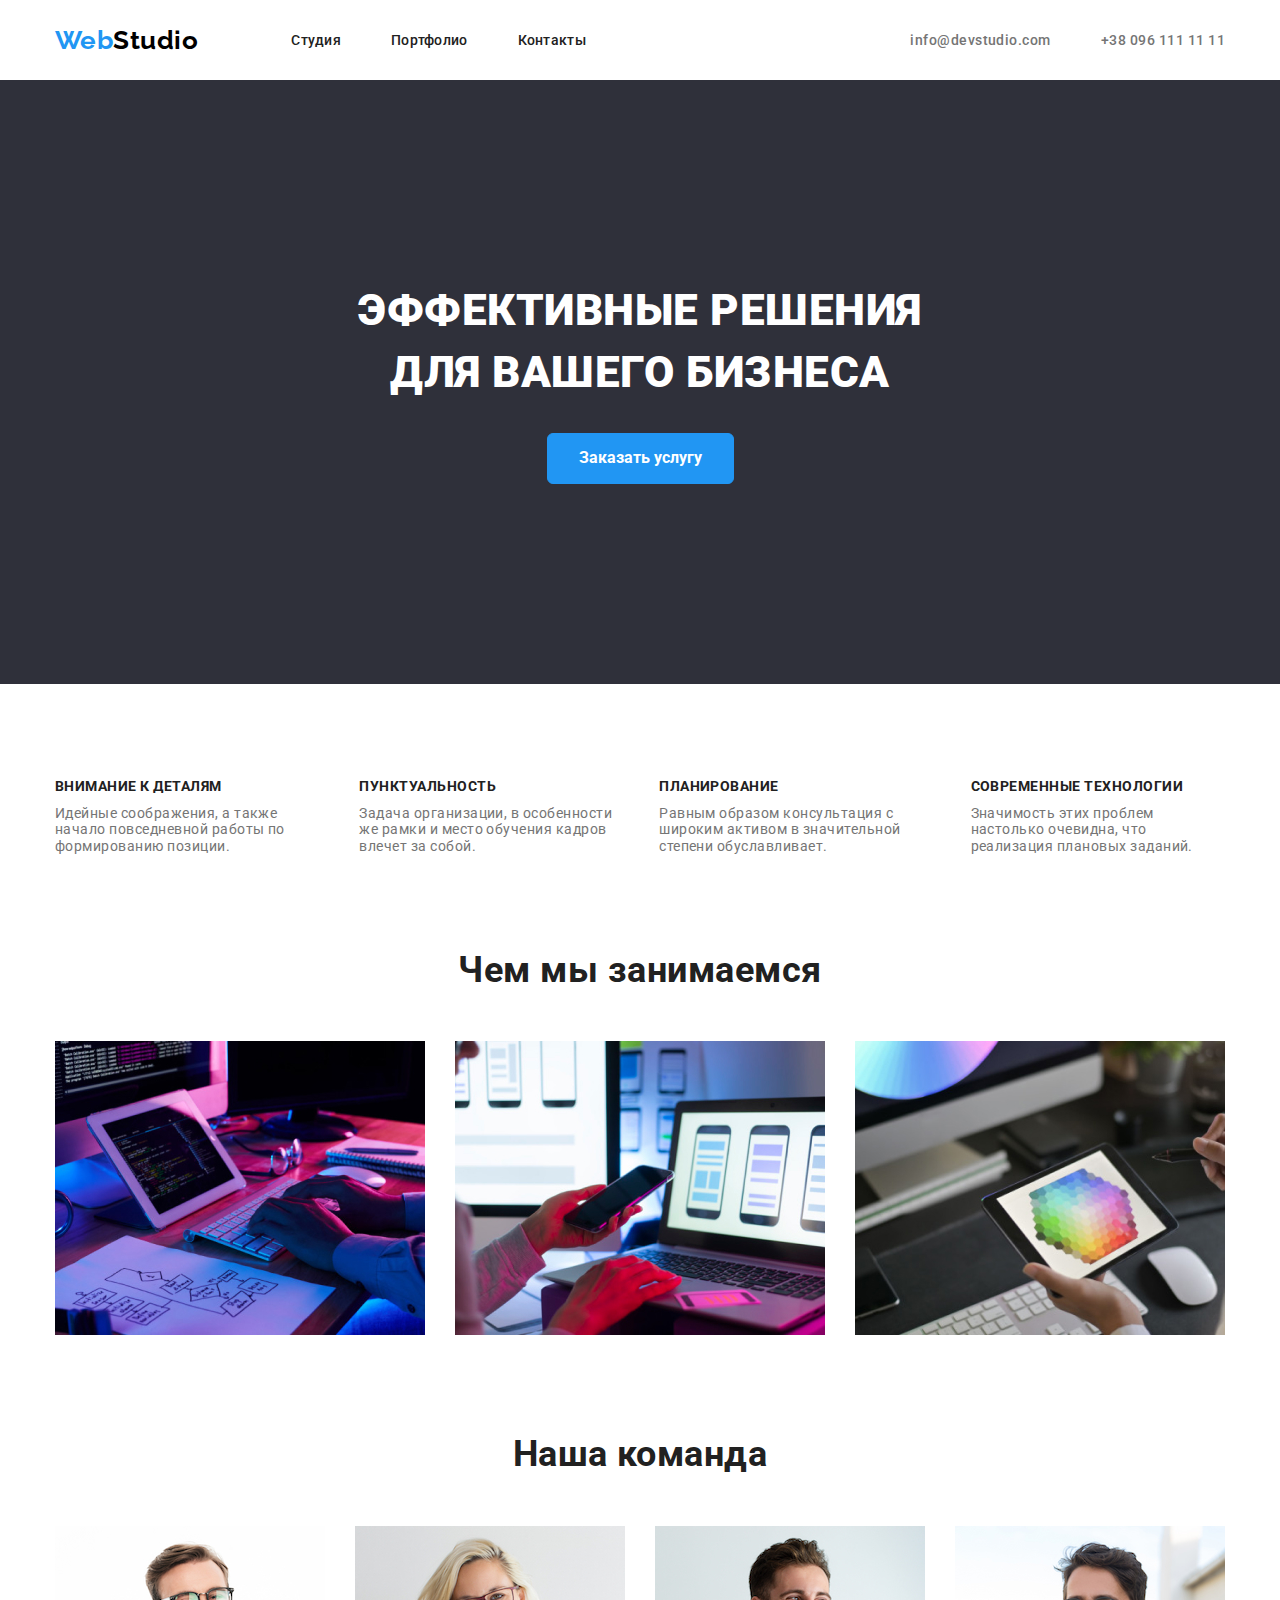
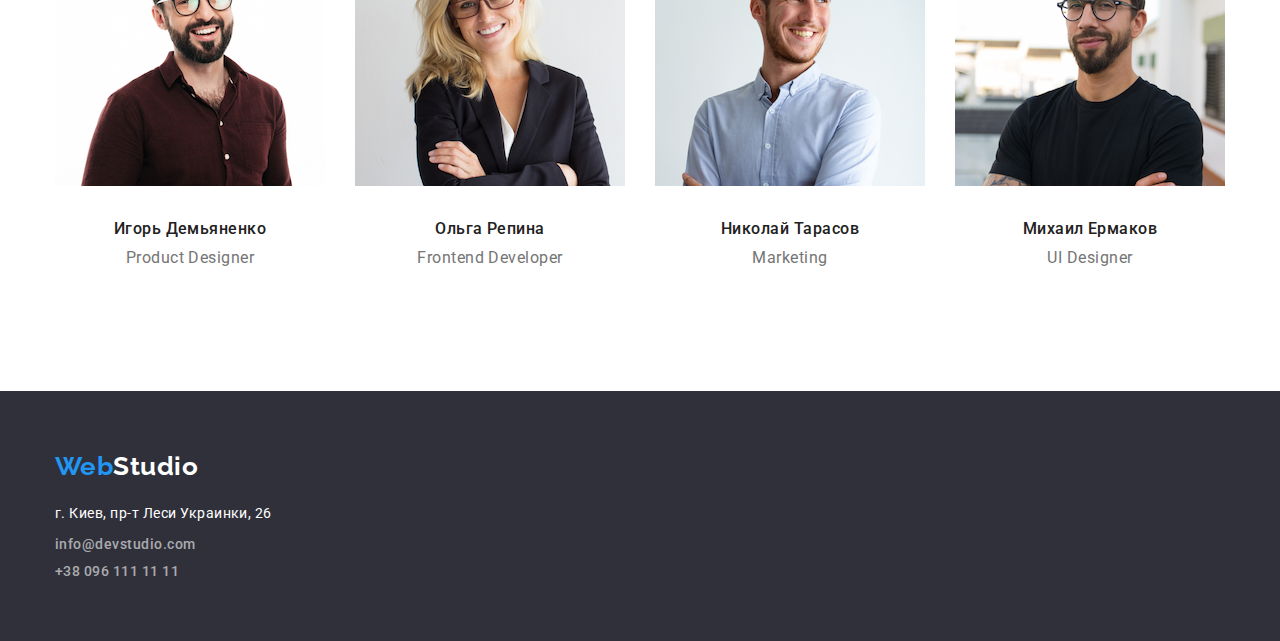
==== commit 660270e6: "Исправляет header и footer. Добавляет полоски портфолио" ====
--- a/index.html
+++ b/index.html
@@ -18,23 +18,25 @@
 <body>
     <!-- Header section with logo -->
     <header class="header-section">
-        <div class="container-box">
-            <a lang="en" href="/" class="logo"><span class="web-logo">Web</span><span class="studio-logo">Studio</span></a>
-        </div>
-        <div class="container-box second">
-            <nav>
-                <ul class="site-nav">
-                    <li class="lists"><a href="" class="list">Студия</a></li>
-                    <li class="lists"><a href="./portfolio.html" class="list">Портфолио</a></li>
-                    <li class="lists"><a href="/" class="list">Контакты</a></li>
+        <div class="header-box">
+            <div class="container-box">
+                <a lang="en" href="/" class="logo"><span class="web-logo">Web</span><span class="studio-logo">Studio</span></a>
+            </div>
+            <div class="container-box second">
+                <nav>
+                    <ul class="site-nav">
+                        <li class="lists"><a href="./index.html" class="list">Студия</a></li>
+                        <li class="lists"><a href="./portfolio.html" class="list">Портфолио</a></li>
+                        <li class="lists"><a href="/" class="list">Контакты</a></li>
+                    </ul>
+                </nav>
+            </div>
+            <div class="container-box third">
+                <ul class="contacts-box">
+                    <li class="lists"><a href="mailto:info@devstudio.com" class="list">info@devstudio.com</a></li>
+                    <li class="lists"><a href="tel:+380961111111" class="list">+38 096 111 11 11</a></li>
                 </ul>
-            </nav>
-        </div>
-        <div class="container-box third">
-            <ul class="contacts-box">
-                <li class="lists"><a href="mailto:info@devstudio.com" class="list">info@devstudio.com</a></li>
-                <li class="lists"><a href="tel:+380961111111" class="list">+38 096 111 11 11</a></li>
-            </ul>
+            </div>
         </div>
     </header>
     <!-- Main section -->
--- a/css/style.css
+++ b/css/style.css
@@ -37,21 +37,30 @@
 p {
   margin: 0;
 }
-h2 {
-  margin: 0;
+.thesis-box h2 {
+  margin: 0;
+  display: none;
+}
+.portfolio-box h1 {
+  margin: 0;
+  display: none;
 }
 /* Header style */
 .header-section {
-  display: flex;
-  width: 1200px;
-  margin-left: auto;
-  margin-right: auto;
-  padding-left: 15px;
-  padding-right: 15px;
   padding-top: 25px;
-  padding-bottom: 25px;
+  padding-bottom: 24px;
+}
+.portfolio {
+  border-bottom: solid 1px var(--border-color);
+}
+.header-box {
+  display: flex;
+  width: 1200px;
+  margin-left: auto;
+  margin-right: auto;
+  padding-left: 15px;
+  padding-right: 15px;
   align-items: center;
-  border-bottom: solid 1px var(--border-color);
 }
 .second {
   margin-left: 93px;
@@ -132,9 +141,6 @@
   margin-right: auto;
   padding-left: 15px;
   padding-right: 15px;
-}
-.thesis-section h2 {
-  visibility: hidden;
 }
 .team-section {
   display: flex;
@@ -261,13 +267,18 @@
 }
 .main-section {
   padding-top: 94px;
-}
-.main-section > h1 {
-  visibility: hidden;
+  padding-bottom: 94px;
+}
+.portfolio-box {
+  width: 1200px;
+  margin-left: auto;
+  margin-right: auto;
+  padding-left: 15px;
+  padding-right: 15px;
 }
 .button-section {
   display: flex;
-  margin-bottom: 34px;
+  margin-bottom: 50px;
   justify-content: center;
 }
 .portfolio-projects {
@@ -278,7 +289,7 @@
   margin-right: 30px;
   margin-bottom: 30px;
 
-  border-bottom: solid 1px #eeeeee;
+  outline: solid 1px #eeeeee;
 }
 .portfolio-project:nth-child(3n) {
   margin-right: 0;
@@ -310,6 +321,8 @@
 /* Footer style */
 .footer-section {
   background-color: var(--footer-bgc);
+  padding-top: 60px;
+  padding-bottom: 60px;
 }
 .container-footerbox {
   width: 1200px;
@@ -334,9 +347,6 @@
   line-height: 1.1;
   text-decoration: none;
 }
-.footer-logo {
-  padding-top: 60px;
-}
 .studio-footerlogo {
   color: var(--footer-text-color);
   font-family: raleway, sans-serif;
@@ -347,7 +357,6 @@
 .footer {
   display: flex;
   flex-direction: column;
-  padding-bottom: 60px;
 }
 .footer > li:last-child {
   margin-top: 9px;
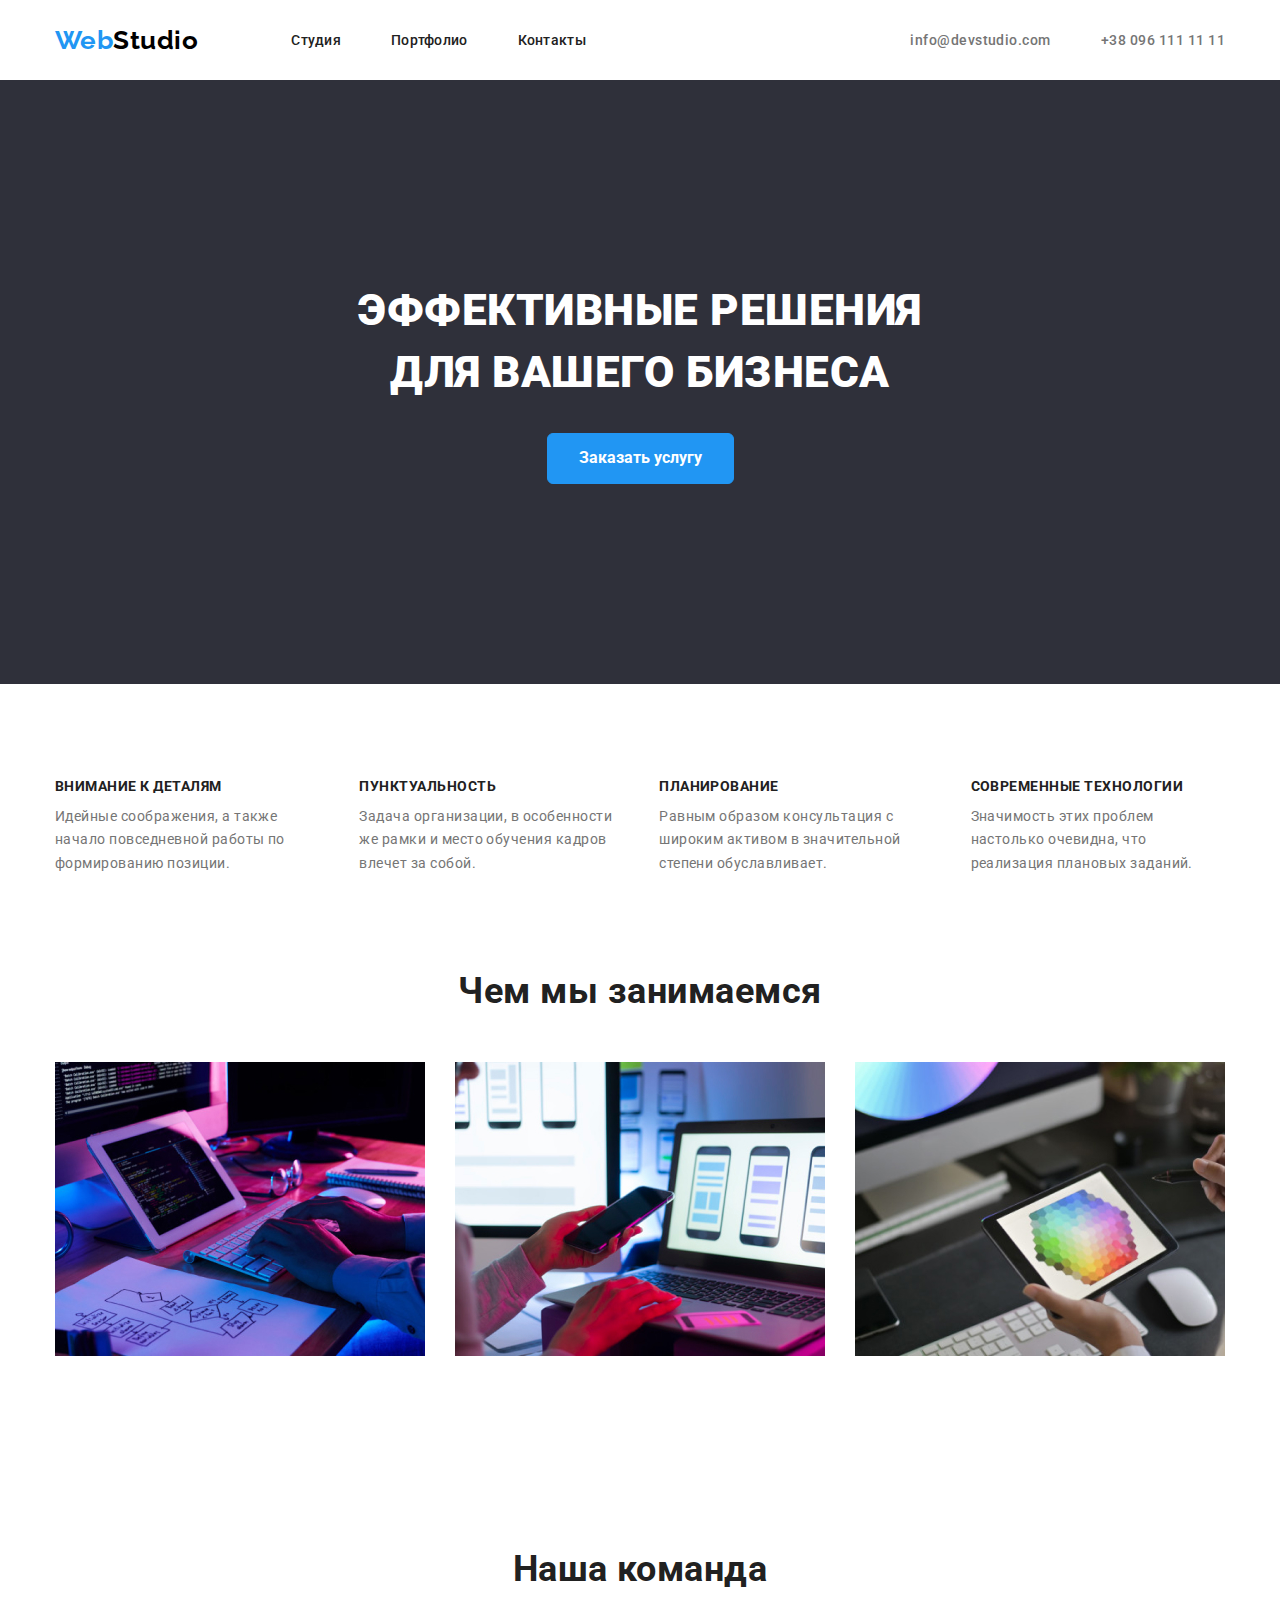
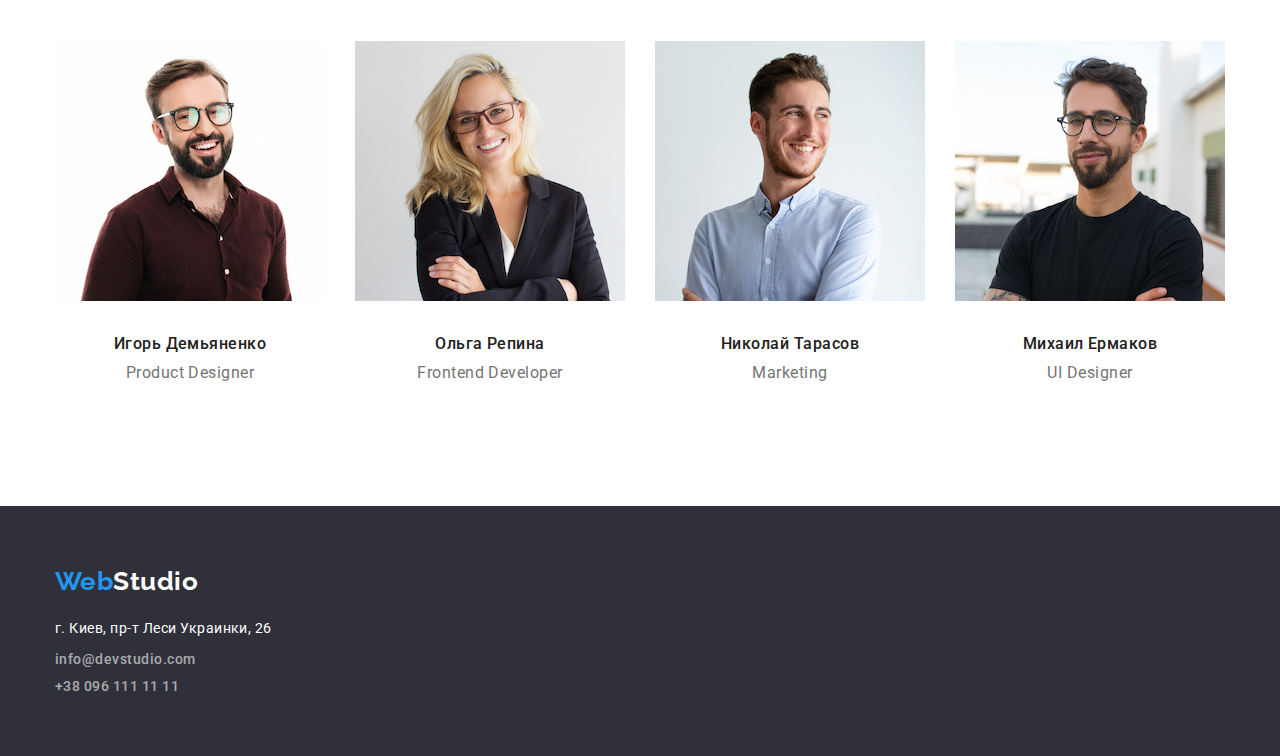
==== commit fb447e85: "Добавляет контейнеры в портфолио и секцию комманды. Добавляет нижний паддинг секции работы" ====
--- a/index.html
+++ b/index.html
@@ -92,23 +92,31 @@
                 <ul class="team-section">
                     <li>
                         <img src="images/img.jpg" alt="Игорь Демьяненко" width="270" class="developer-photo">
-                        <h3 class="developer">Игорь Демьяненко</h3>
-                        <p lang="en" class="developer-text">Product Designer</p>
+                        <div class="developers-box">
+                            <h3 class="developer">Игорь Демьяненко</h3>
+                            <p lang="en" class="developer-text">Product Designer</p>
+                        </div>
                     </li>
                     <li>
                         <img src="images/img4.jpg" alt="Ольга Репина" width="270" class="developer-photo">
-                        <h3 class="developer">Ольга Репина</h3>
-                        <p lang="en" class="developer-text">Frontend Developer</p>
+                        <div class="developers-box">
+                            <h3 class="developer">Ольга Репина</h3>
+                            <p lang="en" class="developer-text">Frontend Developer</p>
+                        </div>
                     </li>
                     <li>
                         <img src="images/img2.jpg" alt="Николай Тарасов" width="270" class="developer-photo">
-                        <h3 class="developer">Николай Тарасов</h3>
-                        <p lang="en" class="developer-text">Marketing</p>
+                        <div class="developers-box">
+                            <h3 class="developer">Николай Тарасов</h3>
+                            <p lang="en" class="developer-text">Marketing</p>
+                        </div>
                     </li>
                     <li>
                         <img src="images/img3.jpg" alt="Михаил Ермаков" width="270" class="developer-photo">
-                        <h3 class="developer">Михаил Ермаков</h3>
-                        <p lang="en" class="developer-text">UI Designer</p>
+                        <div class="developers-box">
+                            <h3 class="developer">Михаил Ермаков</h3>
+                            <p lang="en" class="developer-text">UI Designer</p>
+                        </div>
                     </li>
                 </ul>
             </div>
--- a/css/style.css
+++ b/css/style.css
@@ -180,6 +180,7 @@
 }
 .we-section {
   padding-top: 94px;
+  padding-bottom: 94px;
 }
 .we-box {
   width: 1200px;
@@ -208,9 +209,6 @@
   line-height: 1.2;
   margin-bottom: 10px;
 }
-.developer-photo {
-  margin-bottom: 30px;
-}
 .developer {
   margin: 0;
   display: block;
@@ -221,17 +219,20 @@
   font-weight: 500;
   font-size: 16px;
   line-height: 1.1;
+}
+.developers-box {
+  padding-top: 30px;
+  padding-bottom: 30px;
 }
 .section-text {
   color: var(--secondary-text-color);
   font-size: 14px;
-  line-height: 1.2;
+  line-height: 1.7;
 }
 .developer-text {
   margin: 0;
   display: block;
   text-align: center;
-  margin-bottom: 30px;
 
   color: var(--secondary-text-color);
   font-size: 16px;
@@ -304,14 +305,24 @@
   font-size: 18px;
   line-height: 2;
   letter-spacing: 0.06em;
+}
+.piece-item {
+  margin: 0;
+  color: var(--primary-text-color);
+  font-weight: 700;
+  font-size: 18px;
+  line-height: 2;
+  letter-spacing: 0.06em;
   margin-top: 20px;
+}
+.portfolio-textbox {
+  padding: 20px 24px;
 }
 .portfolio-text {
   margin: 0;
   font-size: 16px;
   line-height: 1.87;
   margin-top: 4px;
-  padding-bottom: 20px;
 }
 .portfolio-button:hover,
 .portfolio-button:focus {
